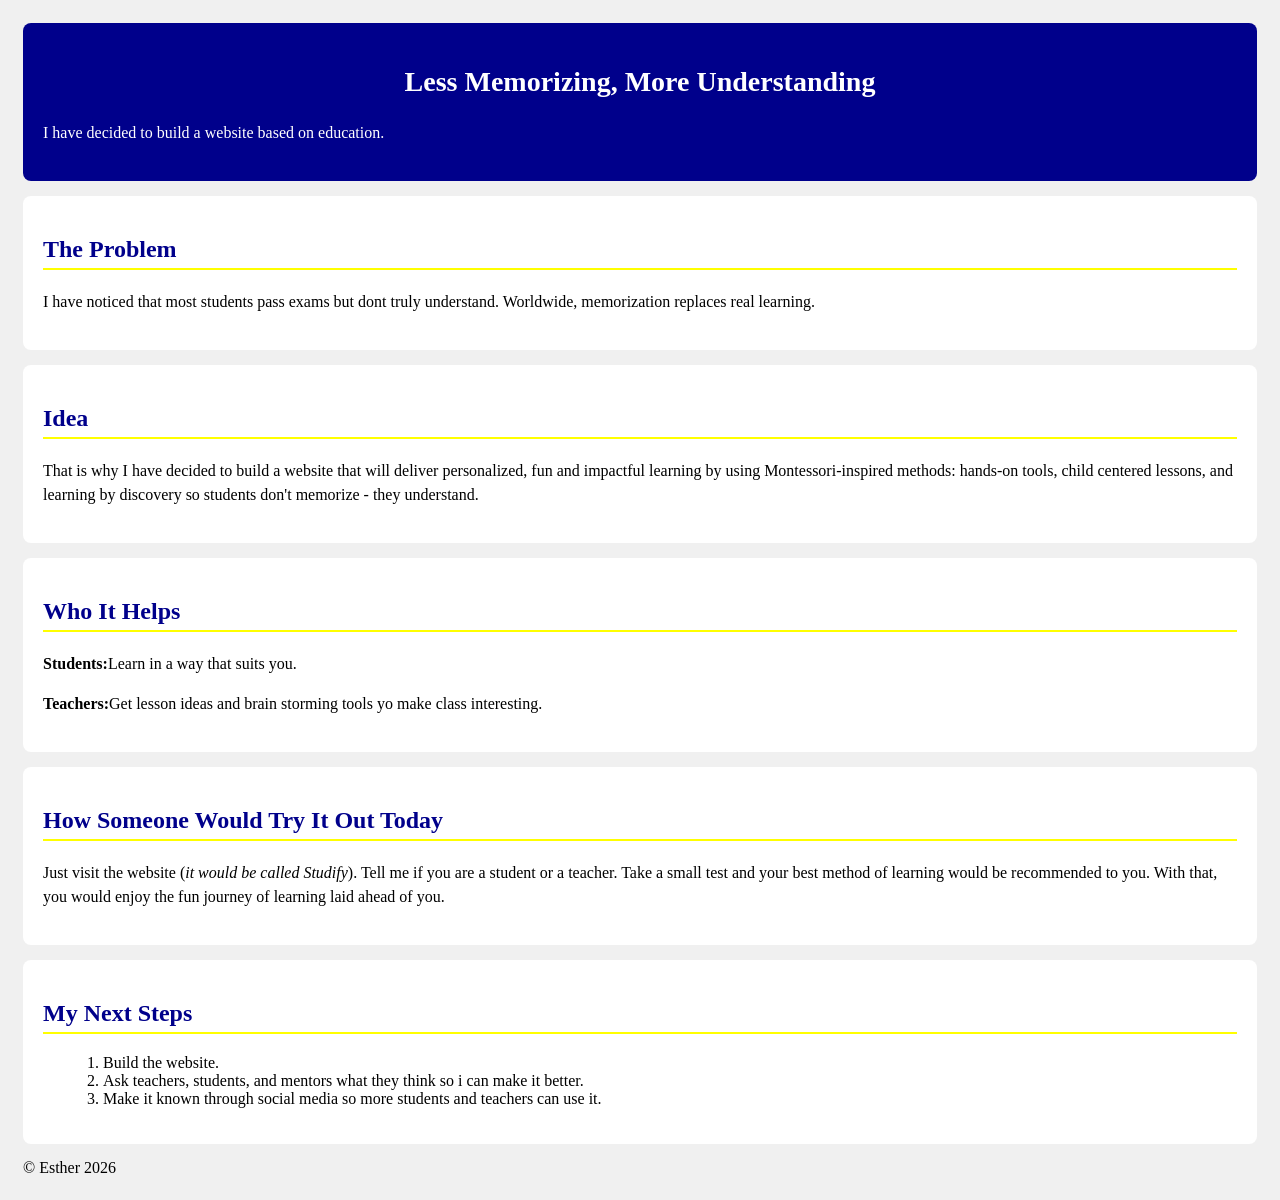
==== index.html @ b7ca6a5e "Add files via upload" ====
<!DOCTYPE html>
<html lang="en">
<head>
  <meta charset="UTF-8">
  <meta name="viewport" content="width=device-width, initial-scale=1.0">
  <link rel="stylesheet" href="style.css">
  <title>My idea</title>
</head>
<body>
	<section class="hero">
	  <h1>Less Memorizing, More Understanding</h1>
	  <p>I have decided to build a website based on education.</p>
	</section>
	
	<section>
	  <h2>The Problem</h2>
	  <p>I have noticed that most students pass exams but dont truly understand. Worldwide, memorization replaces real learning.</p>
	</section>
	
	<section>
	  <h2>Idea</h2>
	  <p>That is why I have decided to build a website that will deliver personalized, fun and impactful learning by using Montessori-inspired methods: hands-on tools, child centered lessons, and learning by discovery so students don't memorize - they understand.</p>
	</section>
	
	<section>
	  <h2>Who It Helps</h2>
	  <p><b>Students:</b>Learn in a way that suits you.</p>
	  <p><b>Teachers:</b>Get lesson ideas and brain storming tools yo make class interesting.</p>
	</section>
	
	<section>
	  <h2>How Someone Would Try It Out Today</h2>
	  <p>Just visit the website (<i>it would be called Studify</i>). Tell me if you are a student or a teacher. Take a small test and your best method of learning would be recommended to you. With that, you would enjoy the fun journey of learning laid ahead of you.</p>
	</section>
	
	<section>
	  <h2>My Next Steps</h2>
	  <ol>
	  <li>Build the website.</li>
	  <li>Ask teachers, students, and mentors what they think so i can make it better.</li>
	  <li>Make it known through social media so more students and teachers can use it.</li>
	  </ol>
	</section>

<footer>© Esther 2026</footer>
</body>
</html>
---- style.css ----
/* This is my css file */

body {
    font-family: 'Times New Roman', Sans-Serif; /* simple font */
    background-color: #f0f0f0; /* light gray background */
    padding: 15px;
}

/* Make all sections look like boxes */
section {
    background-color: white;
    padding: 20px;
    margin-bottom: 15px;
    border-radius: 8px; /* round corners */
}

/* Main heading */
h1 {
    color: white;
    text-align: center;
    font-size: 28px;
}

/* Other headings */
h2 {
    color: darkblue;
    border-bottom: 2px solid yellow; /* yellow line under it */
    padding-bottom: 5px;
}

/* Paragraph text */
p {
    font-size: 16px;
    line-height: 1.5;
}

/* Hero section special color */
.hero {
    background-color: darkblue;
    color: white;
}

/* Make list numbers look nice */
ol {
    margin-left: 20px;
}
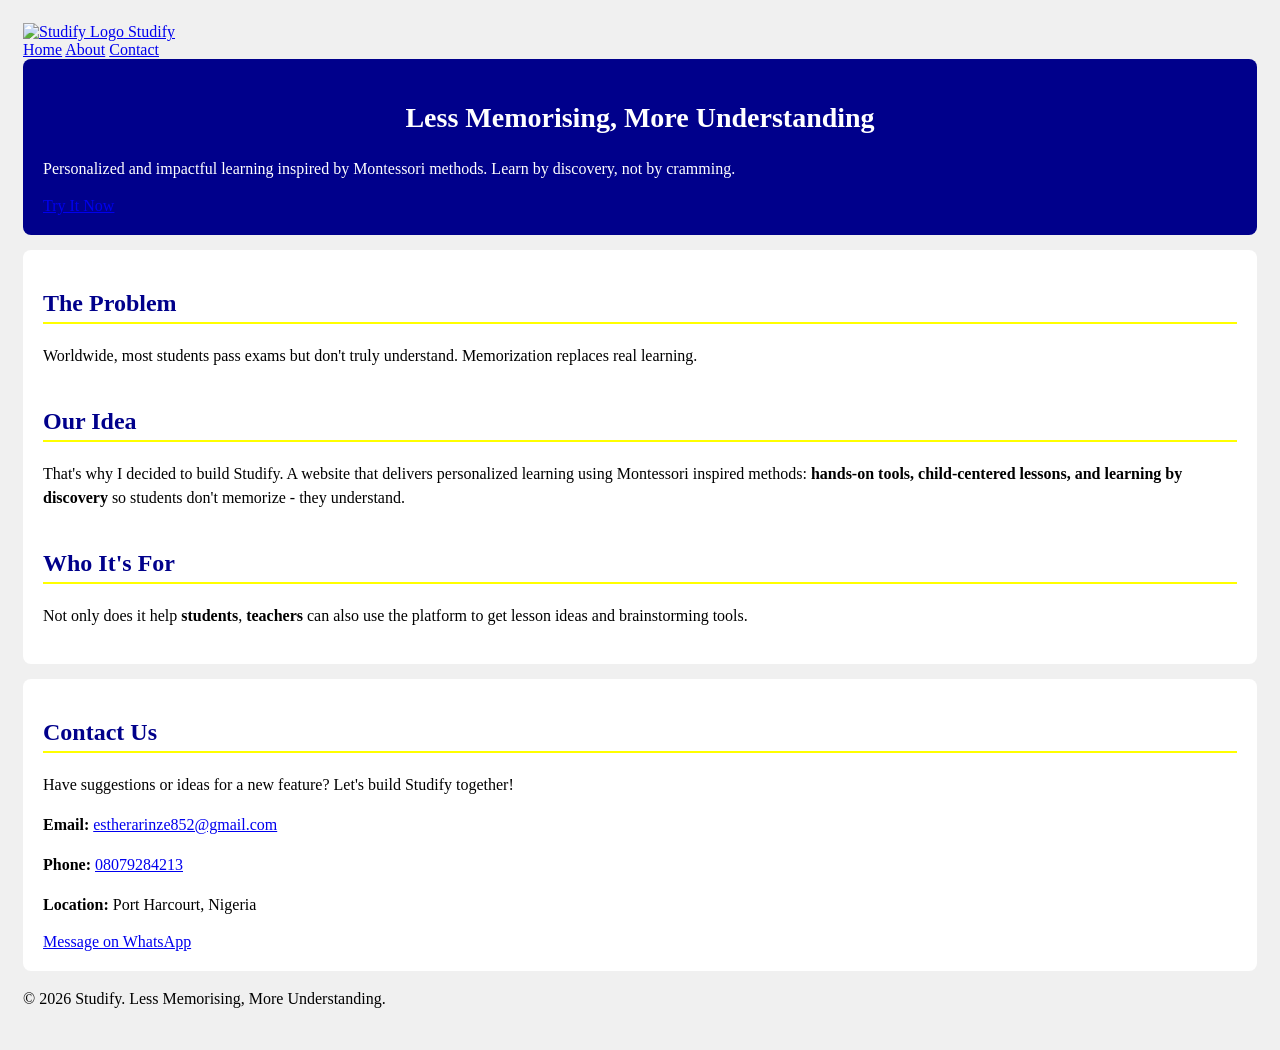
==== commit bda08643: "Revise index.html for Studify website layout and content" ====
--- a/index.html
+++ b/index.html
@@ -3,45 +3,73 @@
 <head>
   <meta charset="UTF-8">
   <meta name="viewport" content="width=device-width, initial-scale=1.0">
+  <title>Studify - Less Memorising, More Understanding</title>
+  <meta name="description" content="Studify delivers personalized and impactful learning using Montessori inspired methods">
   <link rel="stylesheet" href="style.css">
-  <title>My idea</title>
 </head>
 <body>
-	<section class="hero">
-	  <h1>Less Memorizing, More Understanding</h1>
-	  <p>I have decided to build a website based on education.</p>
-	</section>
-	
-	<section>
-	  <h2>The Problem</h2>
-	  <p>I have noticed that most students pass exams but dont truly understand. Worldwide, memorization replaces real learning.</p>
-	</section>
-	
-	<section>
-	  <h2>Idea</h2>
-	  <p>That is why I have decided to build a website that will deliver personalized, fun and impactful learning by using Montessori-inspired methods: hands-on tools, child centered lessons, and learning by discovery so students don't memorize - they understand.</p>
-	</section>
-	
-	<section>
-	  <h2>Who It Helps</h2>
-	  <p><b>Students:</b>Learn in a way that suits you.</p>
-	  <p><b>Teachers:</b>Get lesson ideas and brain storming tools yo make class interesting.</p>
-	</section>
-	
-	<section>
-	  <h2>How Someone Would Try It Out Today</h2>
-	  <p>Just visit the website (<i>it would be called Studify</i>). Tell me if you are a student or a teacher. Take a small test and your best method of learning would be recommended to you. With that, you would enjoy the fun journey of learning laid ahead of you.</p>
-	</section>
-	
-	<section>
-	  <h2>My Next Steps</h2>
-	  <ol>
-	  <li>Build the website.</li>
-	  <li>Ask teachers, students, and mentors what they think so i can make it better.</li>
-	  <li>Make it known through social media so more students and teachers can use it.</li>
-	  </ol>
-	</section>
 
-<footer>© Esther 2026</footer>
+  <!-- HEADER / NAV BAR -->
+  <header class="site-header">
+    <div class="container">
+      <a href="#" class="brand">
+        <img src="logo.png" alt="Studify Logo">
+        Studify
+      </a>
+      <nav class="site-nav">
+        <a href="#home">Home</a>
+        <a href="#about">About</a>
+        <a href="#contact">Contact</a>
+      </nav>
+    </div>
+  </header>
+
+  <!-- SECTION 1: HOME / HERO -->
+  <section id="home" class="hero">
+    <div class="container">
+      <h1>Less Memorising, More Understanding</h1>
+      <p>Personalized and impactful learning inspired by Montessori methods. Learn by discovery, not by cramming.</p>
+      <a href="#contact" class="btn">Try It Now</a>
+    </div>
+  </section>
+
+  <!-- SECTION 2: ABOUT -->
+  <section id="about" class="section">
+    <div class="container">
+      <h2>The Problem</h2>
+      <p>Worldwide, most students pass exams but don't truly understand. Memorization replaces real learning.</p>
+      
+      <h2 style="margin-top: 40px;">Our Idea</h2>
+      <p>That's why I decided to build Studify. A website that delivers personalized learning using Montessori inspired methods: 
+      <b>hands-on tools, child-centered lessons, and learning by discovery</b> so students don't memorize - they understand.</p>
+      
+      <h2 style="margin-top: 40px;">Who It's For</h2>
+      <p>Not only does it help <b>students</b>, <b>teachers</b> can also use the platform to get lesson ideas and brainstorming tools.</p>
+    </div>
+  </section>
+
+  <!-- SECTION 3: CONTACT -->
+  <section id="contact" class="section alt">
+    <div class="container">
+      <h2>Contact Us</h2>
+      <p>Have suggestions or ideas for a new feature? Let's build Studify together!</p>
+      
+      <div class="contact-info">
+        <p><b>Email:</b> <a href="mailto:estherarinze852@gmail.com">estherarinze852@gmail.com</a></p>
+        <p><b>Phone:</b> <a href="tel:08079284213">08079284213</a></p>
+        <p><b>Location:</b> Port Harcourt, Nigeria</p>
+      </div>
+
+      <a href="https://wa.me/2348079284213" class="btn">Message on WhatsApp</a>
+    </div>
+  </section>
+
+  <!-- FOOTER -->
+  <footer class="site-footer">
+    <div class="container">
+      <p>&copy; 2026 Studify. Less Memorising, More Understanding.</p>
+    </div>
+  </footer>
+
 </body>
-</html>+	</html>
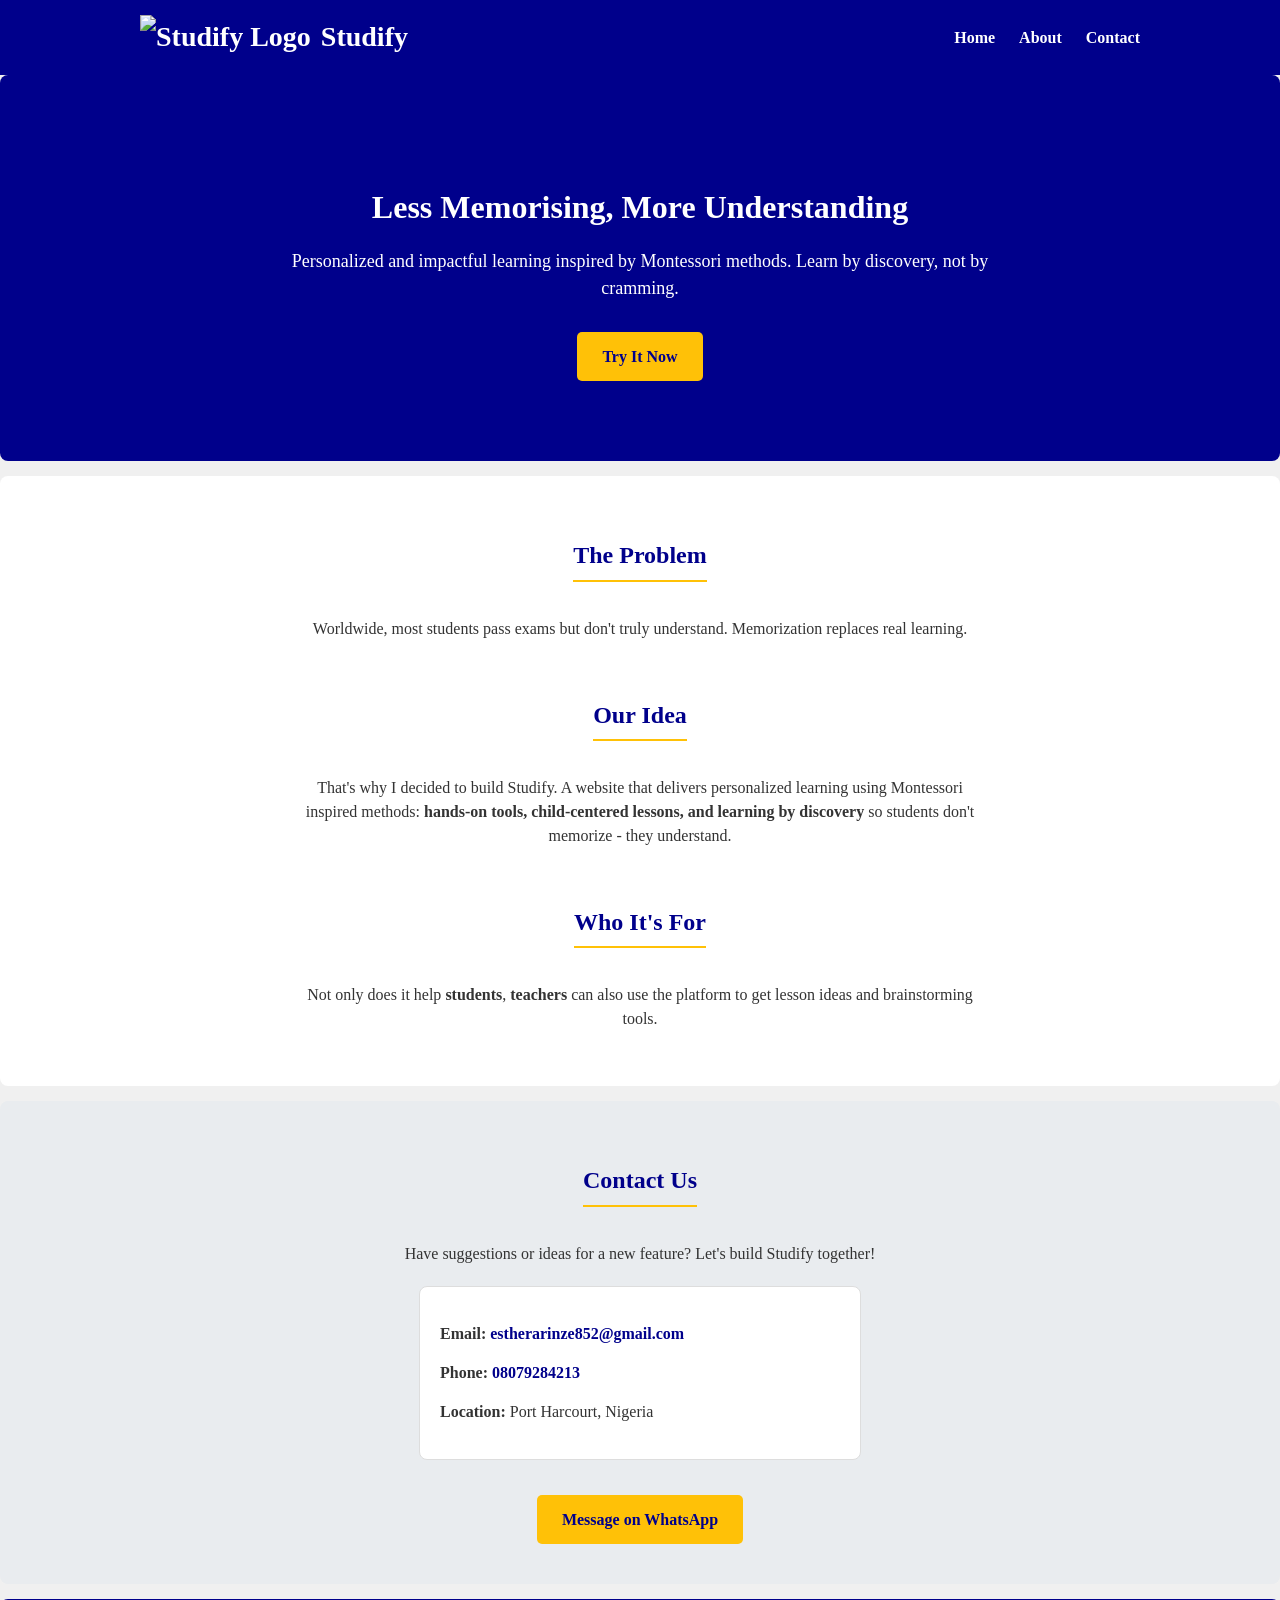
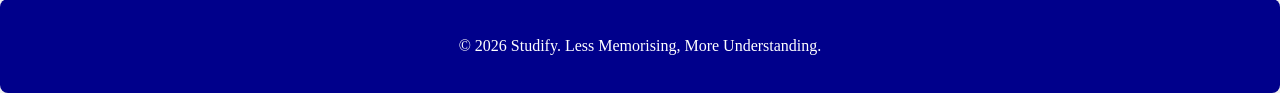
==== commit 9fe4c7b6: "Add versioning to stylesheet link in index.html" ====
--- a/index.html
+++ b/index.html
@@ -5,7 +5,7 @@
   <meta name="viewport" content="width=device-width, initial-scale=1.0">
   <title>Studify - Less Memorising, More Understanding</title>
   <meta name="description" content="Studify delivers personalized and impactful learning using Montessori inspired methods">
-  <link rel="stylesheet" href="style.css">
+  <link rel="stylesheet" href="style.css?v=1">
 </head>
 <body>
 
--- a/style.css
+++ b/style.css
@@ -1,46 +1,189 @@
-/* This is my css file */
+/* THIS IS MY CSS FILE – UPDATED FOR STUDIFY */
 
+/* GENERAL */
 body {
-    font-family: 'Times New Roman', Sans-Serif; /* simple font */
+    font-family: 'Segoe UI', 'Times New Roman', Sans-Serif; /* kept Times, added cleaner fallback */
     background-color: #f0f0f0; /* light gray background */
-    padding: 15px;
+    margin: 0;
+    padding: 0;
+    line-height: 1.6;
+    color: #333;
 }
 
-/* Make all sections look like boxes */
+.container {
+    width: 90%;
+    max-width: 1000px;
+    margin: 0 auto;
+    padding: 0 15px;
+}
+
+/* HEADER / NAV BAR WITH LOGO */
+.site-header {
+    background-color: darkblue; /* matched your h2 color */
+    padding: 15px 0;
+    position: sticky;
+    top: 0;
+    z-index: 1000;
+}
+
+.site-header .container {
+    display: flex;
+    justify-content: space-between;
+    align-items: center;
+}
+
+.brand {
+    display: flex;
+    align-items: center;
+    gap: 10px;
+    font-size: 28px; /* matched your h1 size */
+    font-weight: bold;
+    color: white;
+    text-decoration: none;
+}
+
+.brand img {
+    height: 45px; /* size of graduation cap logo */
+    width: auto;
+}
+
+.brand:hover {
+    color: #ffc107; /* yellow hover like your h2 border */
+}
+
+.site-nav a {
+    color: white;
+    text-decoration: none;
+    margin-left: 20px;
+    font-size: 16px;
+    font-weight: 600;
+}
+
+.site-nav a:hover {
+    color: #ffc107; /* yellow hover */
+}
+
+/* MAKE ALL SECTIONS LOOK LIKE BOXES */
 section {
     background-color: white;
-    padding: 20px;
+    padding: 40px 20px;
     margin-bottom: 15px;
     border-radius: 8px; /* round corners */
 }
 
-/* Main heading */
+.section {
+    text-align: center;
+}
+
+.section.alt {
+    background-color: #e9ecef; /* light gray for contact section */
+}
+
+/* MAIN HEADING */
 h1 {
     color: white;
     text-align: center;
     font-size: 28px;
 }
 
-/* Other headings */
+/* OTHER HEADINGS */
 h2 {
     color: darkblue;
-    border-bottom: 2px solid yellow; /* yellow line under it */
+    border-bottom: 2px solid #ffc107; /* yellow line under it */
     padding-bottom: 5px;
+    display: inline-block;
+    margin-bottom: 20px;
 }
 
-/* Paragraph text */
+/* PARAGRAPH TEXT */
 p {
     font-size: 16px;
     line-height: 1.5;
+    max-width: 700px;
+    margin: 15px auto;
 }
 
-/* Hero section special color */
+/* HERO SECTION SPECIAL COLOR */
 .hero {
     background-color: darkblue;
     color: white;
+    padding: 80px 20px;
+    text-align: center;
+    border-radius: 8px;
 }
 
-/* Make list numbers look nice */
+.hero h1 {
+    font-size: 32px;
+    margin-bottom: 15px;
+}
+
+.hero p {
+    color: white;
+    font-size: 18px;
+}
+
+/* BUTTON */
+.btn {
+    display: inline-block;
+    background-color: #ffc107; /* yellow button */
+    color: darkblue;
+    padding: 12px 25px;
+    border-radius: 5px;
+    text-decoration: none;
+    font-weight: bold;
+    margin-top: 15px;
+}
+
+.btn:hover {
+    background-color: #ffda6a;
+}
+
+/* CONTACT INFO BOX */
+.contact-info {
+    background: white;
+    padding: 20px;
+    border-radius: 8px;
+    margin: 20px auto;
+    text-align: left;
+    max-width: 400px;
+    border: 1px solid #ddd;
+}
+
+.contact-info a {
+    color: darkblue;
+    text-decoration: none;
+    font-weight: 600;
+}
+
+.contact-info a:hover {
+    text-decoration: underline;
+    color: #ffc107;
+}
+
+/* FOOTER */
+.site-footer {
+    background-color: darkblue;
+    color: white;
+    text-align: center;
+    padding: 20px 0;
+    margin-top: 15px;
+    border-radius: 8px;
+}
+
+/* MAKE LIST NUMBERS LOOK NICE */
 ol {
     margin-left: 20px;
-}+    text-align: left;
+    display: inline-block;
+}
+
+/* MOBILE */
+@media (max-width: 768px) {
+    .site-header .container {
+        flex-direction: column;
+        gap: 10px;
+    }
+    .brand img {
+        height: 40px;
+    }
+    }
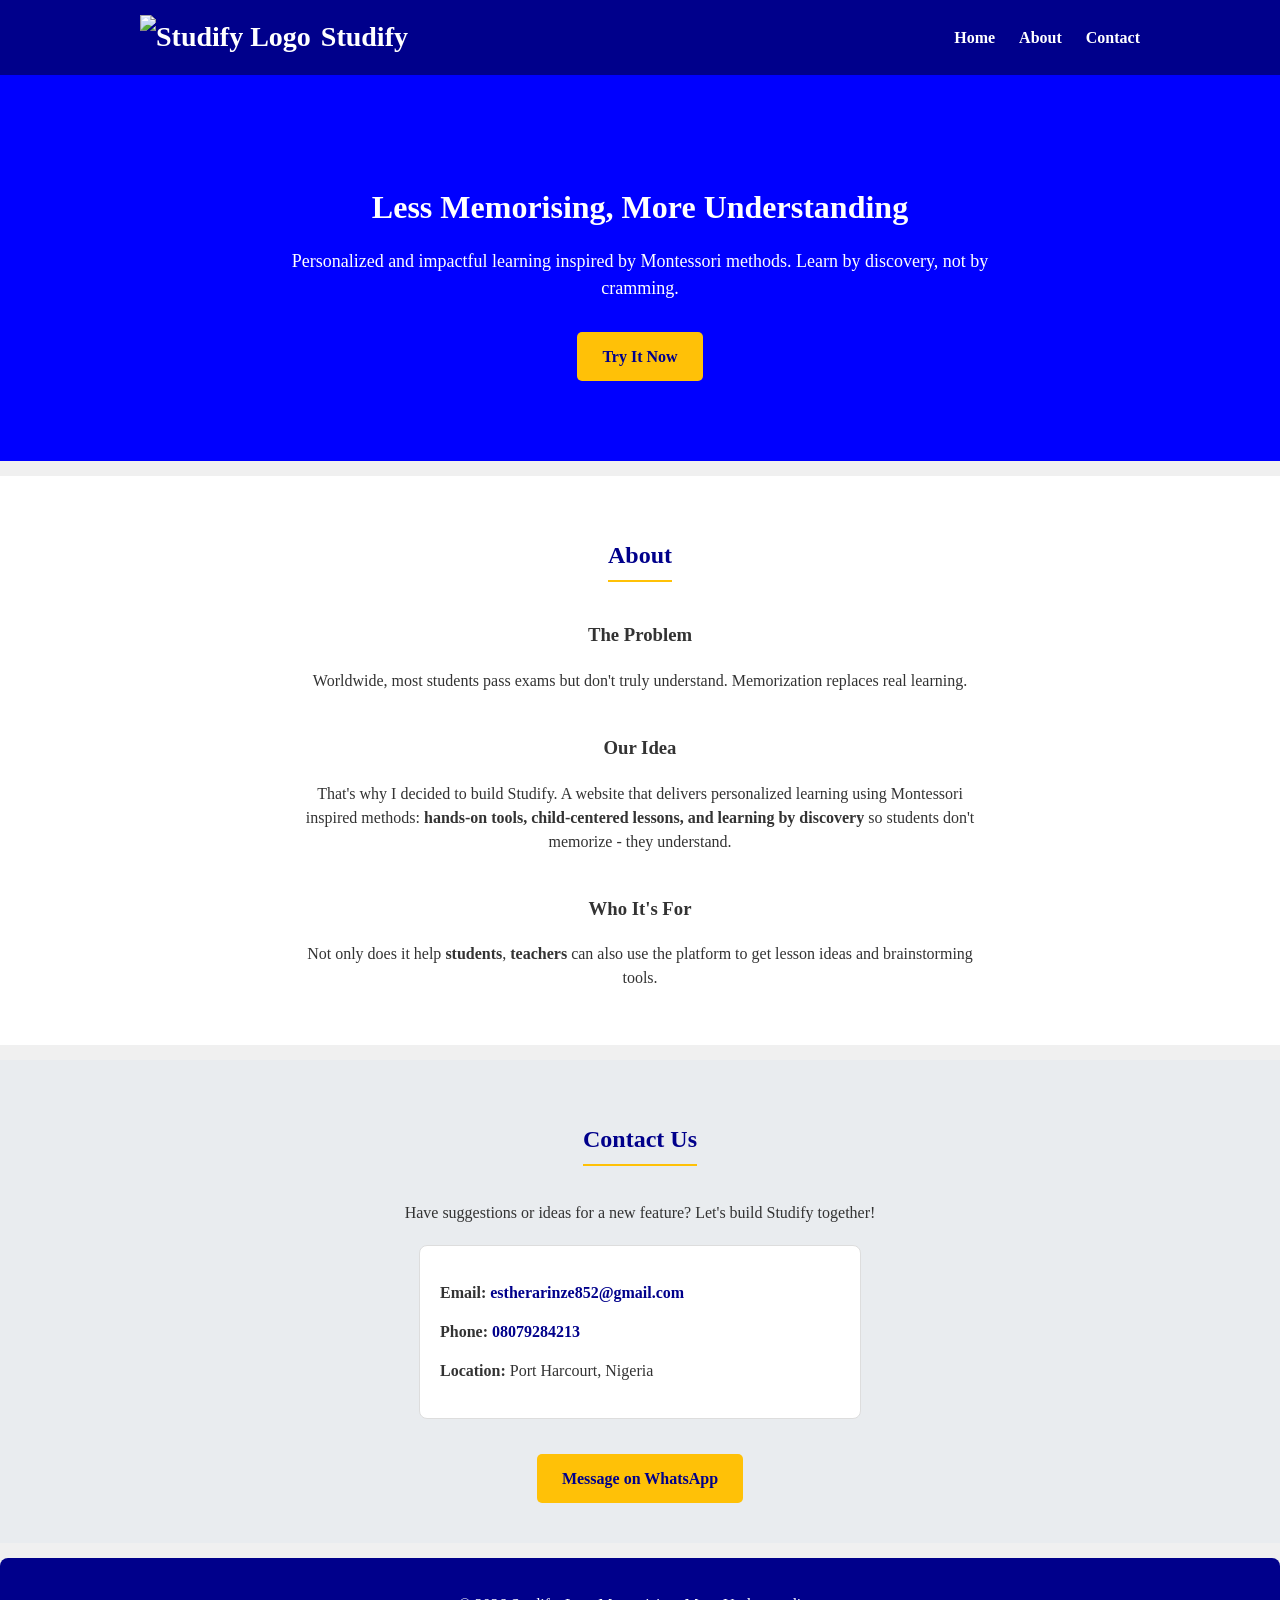
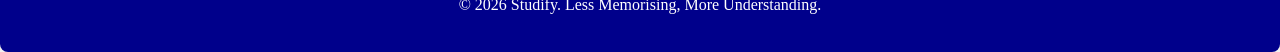
==== commit 9cb4ab06: "Add files via upload" ====
--- a/index.html
+++ b/index.html
@@ -3,16 +3,17 @@
 <head>
   <meta charset="UTF-8">
   <meta name="viewport" content="width=device-width, initial-scale=1.0">
-  <title>Studify - Less Memorising, More Understanding</title>
+  <link rel="stylesheet" href="style.css">
+  <title>My developing business idea</title>
   <meta name="description" content="Studify delivers personalized and impactful learning using Montessori inspired methods">
-  <link rel="stylesheet" href="style.css?v=1">
+  
 </head>
 <body>
 
   <!-- HEADER / NAV BAR -->
   <header class="site-header">
     <div class="container">
-      <a href="#" class="brand">
+      <a href="#home" class="brand">
         <img src="logo.png" alt="Studify Logo">
         Studify
       </a>
@@ -24,7 +25,7 @@
     </div>
   </header>
 
-  <!-- SECTION 1: HOME / HERO -->
+  <!-- SECTION 1: HOME / HERO - added id="home" -->
   <section id="home" class="hero">
     <div class="container">
       <h1>Less Memorising, More Understanding</h1>
@@ -33,22 +34,23 @@
     </div>
   </section>
 
-  <!-- SECTION 2: ABOUT -->
+  <!-- SECTION 2: ABOUT - has id="about" -->
   <section id="about" class="section">
     <div class="container">
-      <h2>The Problem</h2>
+      <h2>About</h2>
+      <h3>The Problem</h3>
       <p>Worldwide, most students pass exams but don't truly understand. Memorization replaces real learning.</p>
       
-      <h2 style="margin-top: 40px;">Our Idea</h2>
+      <h3 style="margin-top: 40px;">Our Idea</h3>
       <p>That's why I decided to build Studify. A website that delivers personalized learning using Montessori inspired methods: 
       <b>hands-on tools, child-centered lessons, and learning by discovery</b> so students don't memorize - they understand.</p>
       
-      <h2 style="margin-top: 40px;">Who It's For</h2>
+      <h3 style="margin-top: 40px;">Who It's For</h3>
       <p>Not only does it help <b>students</b>, <b>teachers</b> can also use the platform to get lesson ideas and brainstorming tools.</p>
     </div>
   </section>
 
-  <!-- SECTION 3: CONTACT -->
+  <!-- SECTION 3: CONTACT - has id="contact" -->
   <section id="contact" class="section alt">
     <div class="container">
       <h2>Contact Us</h2>
@@ -72,4 +74,4 @@
   </footer>
 
 </body>
-	</html>
+</html>
--- a/style.css
+++ b/style.css
@@ -1,4 +1,4 @@
-/* THIS IS MY CSS FILE – UPDATED FOR STUDIFY */
+/* THIS IS MY CSS FILE - UPDATED FOR STUDIFY */
 
 /* GENERAL */
 body {
@@ -68,7 +68,6 @@
     background-color: white;
     padding: 40px 20px;
     margin-bottom: 15px;
-    border-radius: 8px; /* round corners */
 }
 
 .section {
@@ -107,9 +106,7 @@
 .hero {
     background-color: darkblue;
     color: white;
-    padding: 80px 20px;
     text-align: center;
-    border-radius: 8px;
 }
 
 .hero h1 {
@@ -186,4 +183,13 @@
     .brand img {
         height: 40px;
     }
-    }
+}
+
+
+/* HERO SECTION SPECIAL COLOR */
+.hero {
+    background-color: blue;
+    color: white;
+    padding: 80px 20px;
+    text-align: center;
+}
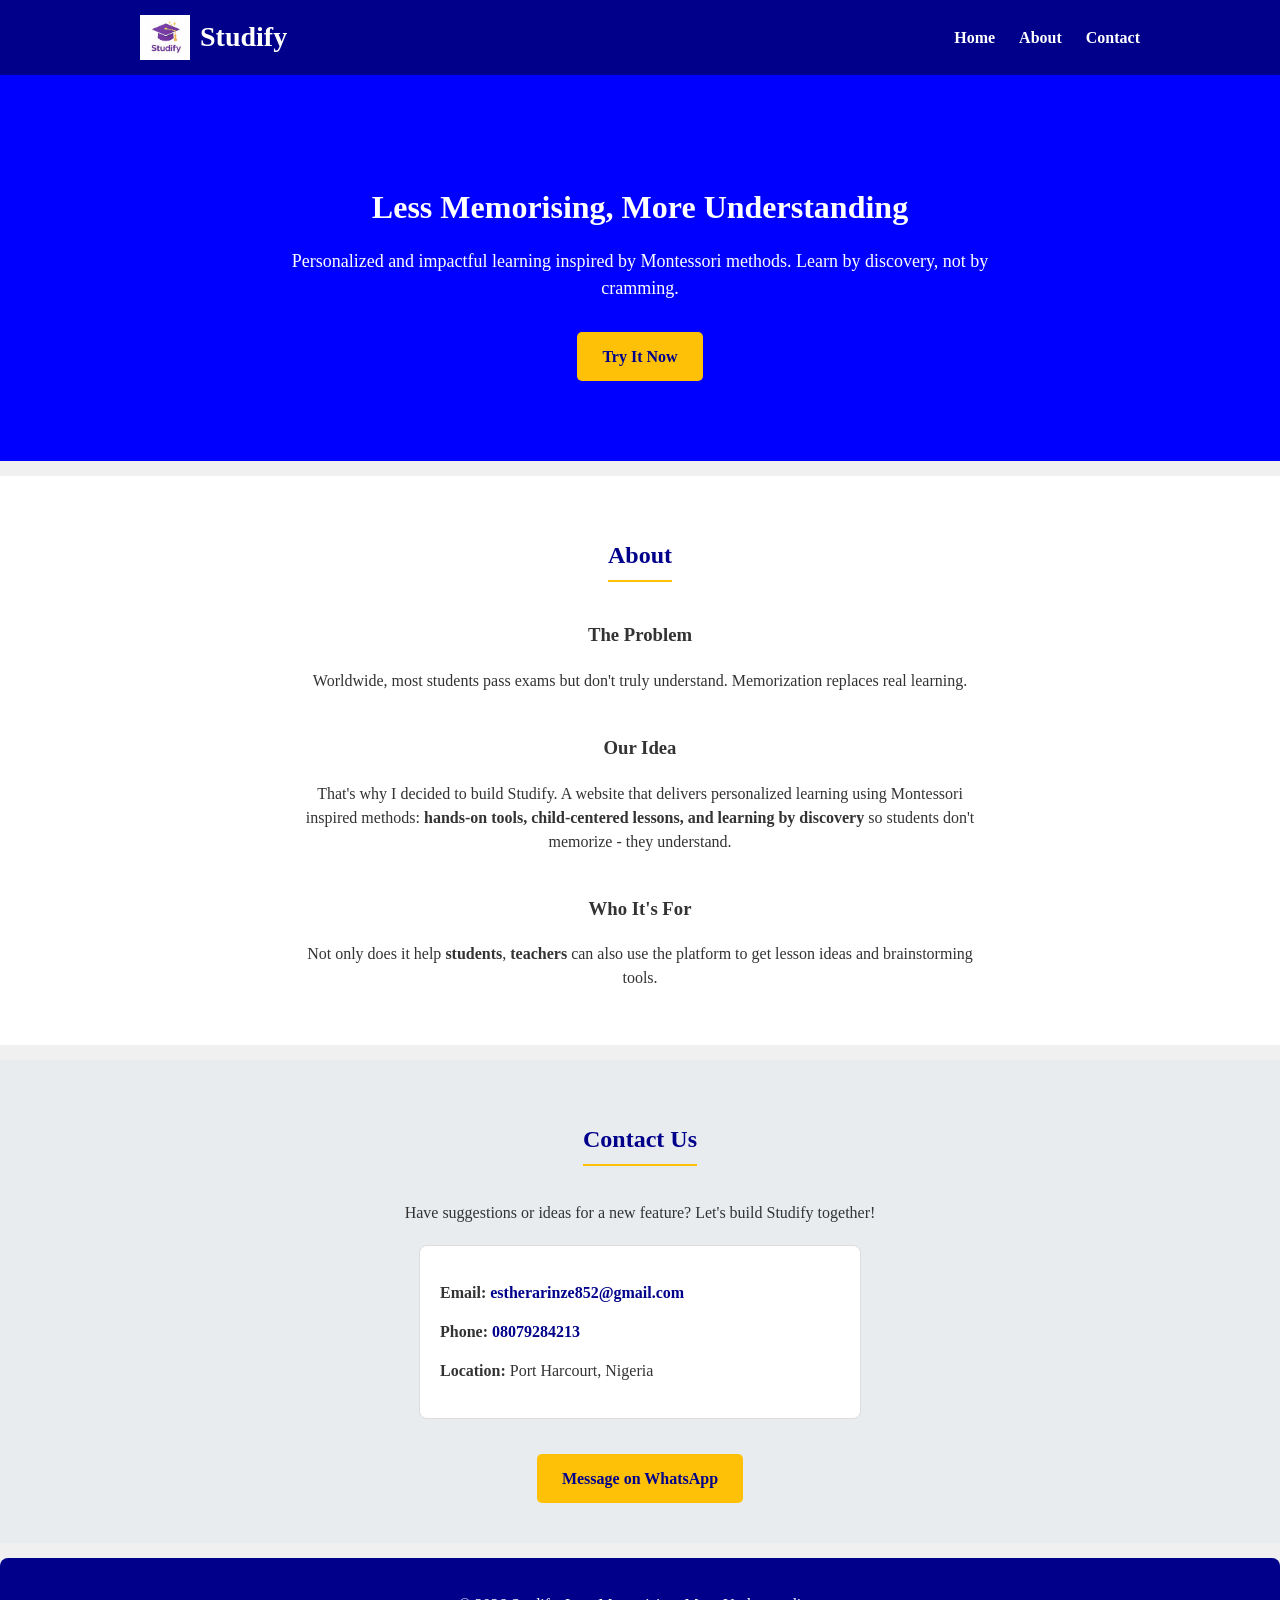
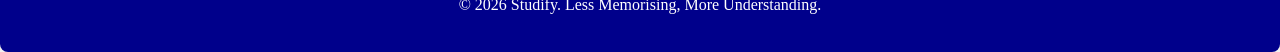
==== commit 080f8f89: "Update index.html" ====
--- a/index.html
+++ b/index.html
@@ -14,7 +14,7 @@
   <header class="site-header">
     <div class="container">
       <a href="#home" class="brand">
-        <img src="logo.png" alt="Studify Logo">
+        <img src="Logo.png" alt="Studify Logo">
         Studify
       </a>
       <nav class="site-nav">
@@ -74,4 +74,4 @@
   </footer>
 
 </body>
-</html>+</html>
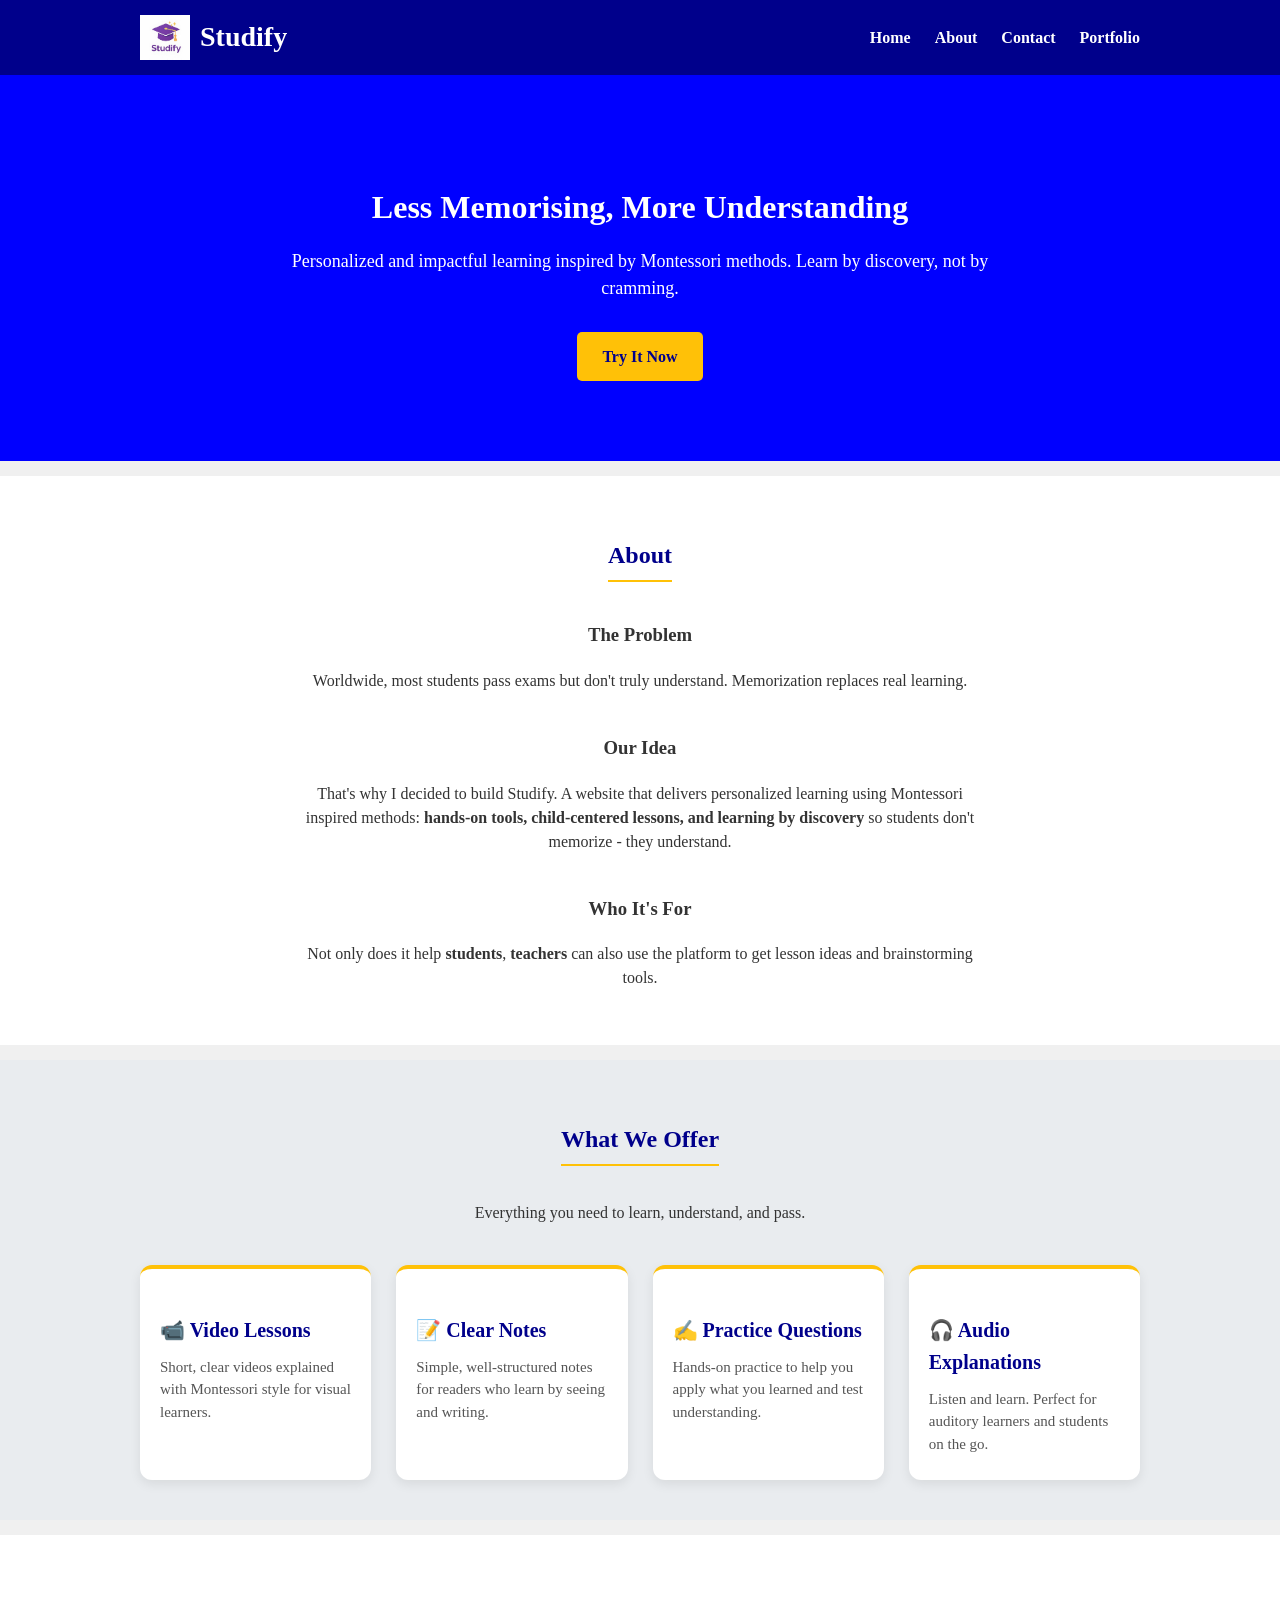
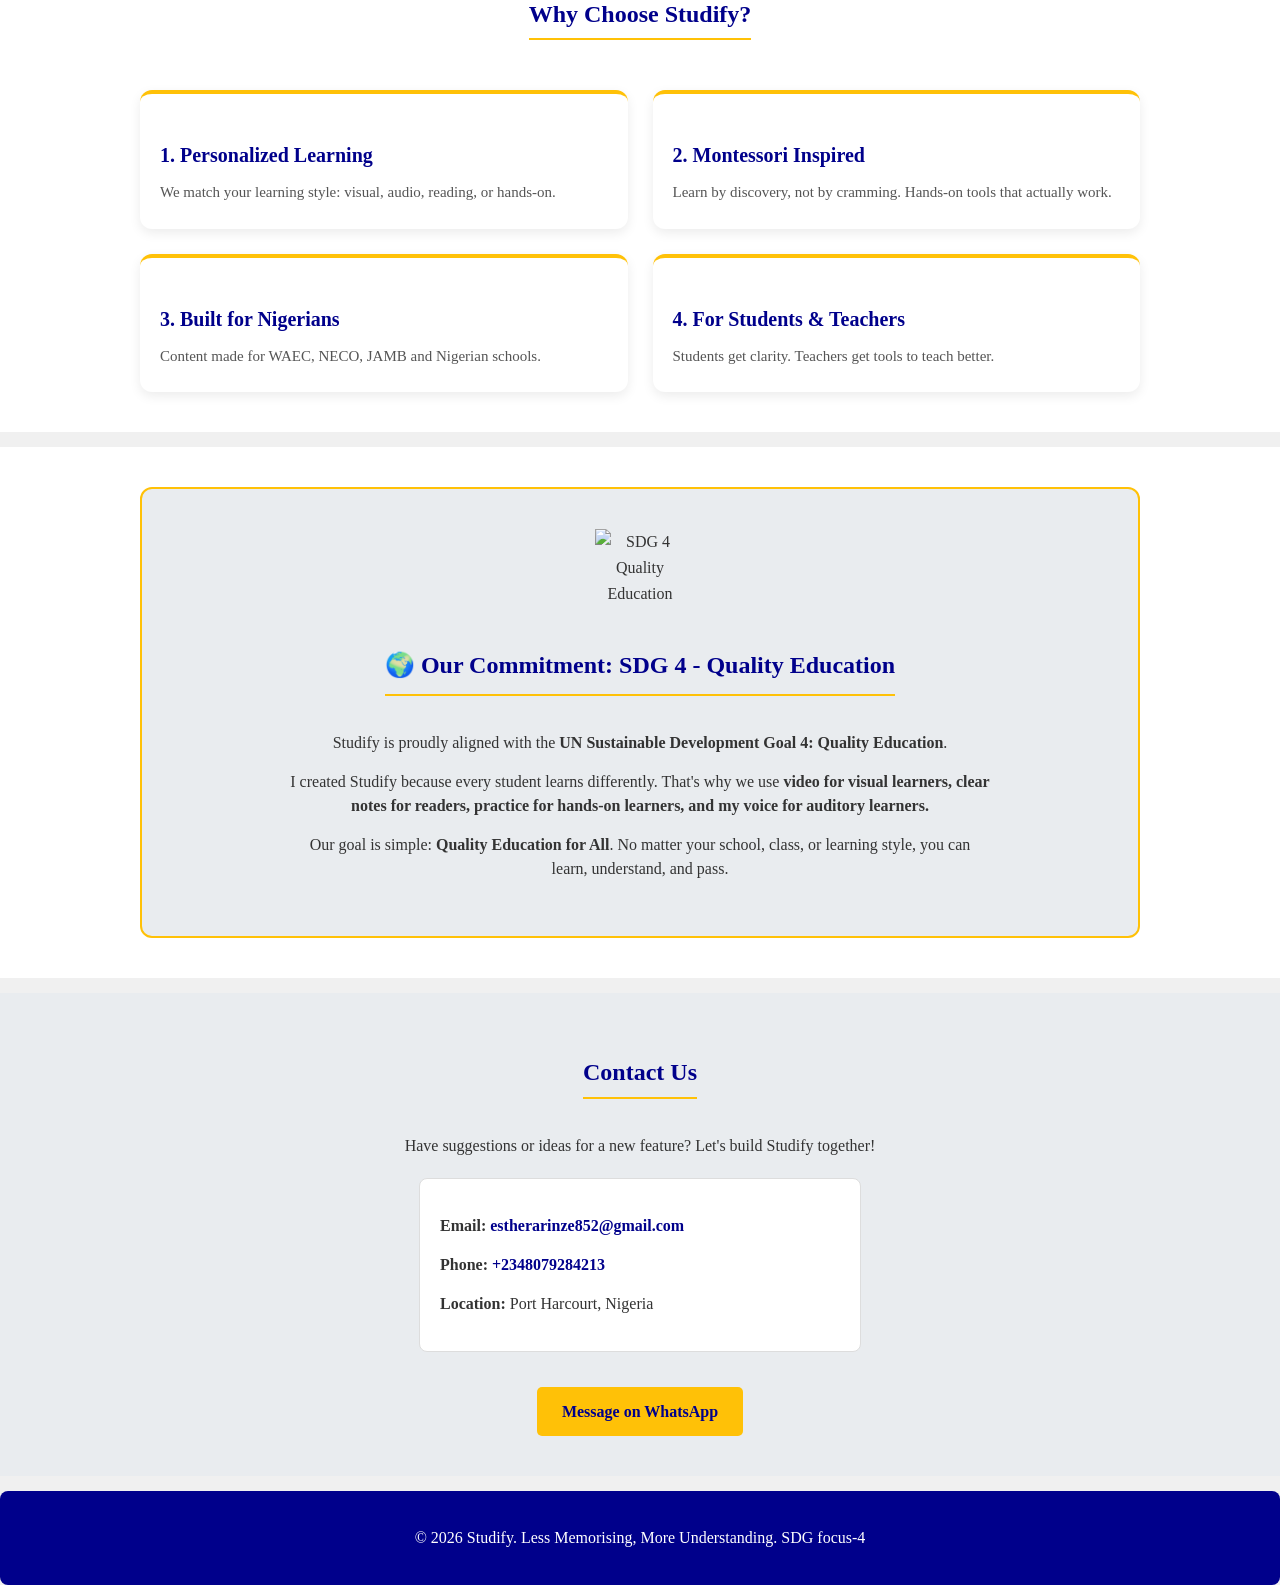
==== commit 8caa3434: "Add files via upload" ====
--- a/index.html
+++ b/index.html
@@ -4,7 +4,7 @@
   <meta charset="UTF-8">
   <meta name="viewport" content="width=device-width, initial-scale=1.0">
   <link rel="stylesheet" href="style.css">
-  <title>My developing business idea</title>
+  <title>Studify</title>
   <meta name="description" content="Studify delivers personalized and impactful learning using Montessori inspired methods">
   
 </head>
@@ -21,6 +21,7 @@
         <a href="#home">Home</a>
         <a href="#about">About</a>
         <a href="#contact">Contact</a>
+        <a href="portfolio.html">Portfolio</a>
       </nav>
     </div>
   </header>
@@ -49,8 +50,85 @@
       <p>Not only does it help <b>students</b>, <b>teachers</b> can also use the platform to get lesson ideas and brainstorming tools.</p>
     </div>
   </section>
-
-  <!-- SECTION 3: CONTACT - has id="contact" -->
+  
+  <!-- SECTION 3: WHAT WE OFFER -->
+  <section id="offer" class="section alt">
+    <div class="container">
+      <h2>What We Offer</h2>
+      <p style="text-align:center; margin-bottom:40px;">Everything you need to learn, understand, and pass.</p>
+      
+      <div class="offer-grid">
+        <div class="offer-card">
+          <h3>📹 Video Lessons</h3>
+          <p>Short, clear videos explained with Montessori style for visual learners.</p>
+        </div>
+        <div class="offer-card">
+          <h3>📝 Clear Notes</h3>
+          <p>Simple, well-structured notes for readers who learn by seeing and writing.</p>
+        </div>
+        <div class="offer-card">
+          <h3>✍️ Practice Questions</h3>
+          <p>Hands-on practice to help you apply what you learned and test understanding.</p>
+        </div>
+        <div class="offer-card">
+          <h3>🎧 Audio Explanations</h3>
+          <p>Listen and learn. Perfect for auditory learners and students on the go.</p>
+        </div>
+      </div>
+    </div>
+  </section>
+  
+  <!-- SECTION 4: WHY CHOOSE US -->
+  <section id="why" class="section">
+    <div class="container">
+      <h2>Why Choose Studify?</h2>
+      
+      <div class="why-grid">
+        <div class="why-item">
+          <h3>1. Personalized Learning</h3>
+          <p>We match your learning style: visual, audio, reading, or hands-on.</p>
+        </div>
+        <div class="why-item">
+          <h3>2. Montessori Inspired</h3>
+          <p>Learn by discovery, not by cramming. Hands-on tools that actually work.</p>
+        </div>
+        <div class="why-item">
+          <h3>3. Built for Nigerians</h3>
+          <p>Content made for WAEC, NECO, JAMB and Nigerian schools.</p>
+        </div>
+        <div class="why-item">
+          <h3>4. For Students & Teachers</h3>
+          <p>Students get clarity. Teachers get tools to teach better.</p>
+        </div>
+      </div>
+    </div>
+  </section>
+  
+ <!-- SECTION 5: SDG -->
+  <section id="sdg" class="section">
+    <div class="container">
+      <div class="sdg-box">
+        <img src="https://sdgs.un.org/sites/default/files/goals/E_SDG_Icons-04.jpg" 
+             alt="SDG 4 Quality Education" 
+             class="sdg-logo">
+        <h2>🌍 Our Commitment: SDG 4 - Quality Education</h2>
+        <p>
+          Studify is proudly aligned with the <b>UN Sustainable Development Goal 4: Quality Education</b>.
+        </p>
+        <p>
+          I created Studify because every student learns differently. That's why we use 
+          <b>video for visual learners, clear notes for readers, practice for hands-on learners, 
+          and my voice for auditory learners.</b>
+        </p>
+        <p>
+          Our goal is simple: <b>Quality Education for All</b>. No matter your school, class, 
+          or learning style, you can learn, understand, and pass.
+        </p>
+      </div>
+    </div>
+  </section>
+ 
+  <!-- SECTION 6: CONTACT - has id="contact" -->
   <section id="contact" class="section alt">
     <div class="container">
       <h2>Contact Us</h2>
@@ -58,7 +136,7 @@
       
       <div class="contact-info">
         <p><b>Email:</b> <a href="mailto:estherarinze852@gmail.com">estherarinze852@gmail.com</a></p>
-        <p><b>Phone:</b> <a href="tel:08079284213">08079284213</a></p>
+        <p><b>Phone:</b> <a href="tel:+2348079284213">+2348079284213</a></p>
         <p><b>Location:</b> Port Harcourt, Nigeria</p>
       </div>
 
@@ -69,9 +147,9 @@
   <!-- FOOTER -->
   <footer class="site-footer">
     <div class="container">
-      <p>&copy; 2026 Studify. Less Memorising, More Understanding.</p>
+      <p>&copy; 2026 Studify. Less Memorising, More Understanding. SDG focus-4</p>
     </div>
   </footer>
 
 </body>
-</html>
+</html>
--- a/style.css
+++ b/style.css
@@ -104,8 +104,9 @@
 
 /* HERO SECTION SPECIAL COLOR */
 .hero {
-    background-color: darkblue;
-    color: white;
+    background-color: blue;
+    color: white;
+    padding: 80px 20px;
     text-align: center;
 }
 
@@ -185,11 +186,77 @@
     }
 }
 
-
-/* HERO SECTION SPECIAL COLOR */
-.hero {
-    background-color: blue;
-    color: white;
-    padding: 80px 20px;
-    text-align: center;
+/* SDG SECTION */
+.sdg-box {
+  padding: 40px 30px;
+  background: #e9ecef; 
+  border: 2px solid #ffc107; 
+  border-radius: 12px;
+  text-align: center; /* centers all text */
+}
+
+.sdg-box h2 {
+  color: darkblue;
+  border-bottom: 2px solid #ffc107;
+  padding-bottom: 10px;
+  display: inline-block;
+  margin-bottom: 20px;
+}
+
+.sdg-logo {
+  width: 90px; 
+  max-width: 100%; /* so it never overflows on small screens */
+  height: auto;
+  display: block;
+  margin: 0 auto 20px auto; /* centers the logo */
+}
+
+/* WHAT WE OFFER + WHY CHOOSE US CARDS */
+.offer-grid, .why-grid {
+  display: grid;
+  gap: 25px;
+  margin-top: 30px;
+  text-align: left;
+}
+
+/* Mobile: 1 card per row */
+.offer-grid, .why-grid {
+  grid-template-columns: 1fr;
+}
+
+/* Tablet/Desktop: 2 or 4 cards per row */
+@media (min-width: 768px) {
+  .why-grid {
+    grid-template-columns: repeat(2, 1fr); /* 2 cards */
+  }
+}
+@media (min-width: 1024px) {
+  .offer-grid {
+    grid-template-columns: repeat(4, 1fr); /* 4 cards for What We Offer */
+  }
+}
+
+.offer-card, .why-item {
+  background: white;
+  padding: 25px 20px;
+  border-radius: 12px;
+  border-top: 4px solid #ffc107; /* yellow top border to match your brand */
+  box-shadow: 0 4px 12px rgba(0,0,0,0.08);
+  transition: transform 0.2s ease;
+}
+
+.offer-card:hover, .why-item:hover {
+  transform: translateY(-5px); /* little lift effect */
+}
+
+.offer-card h3, .why-item h3 {
+  color: darkblue;
+  margin-bottom: 10px;
+  font-size: 20px;
+}
+
+.offer-card p, .why-item p {
+  color: #555;
+  font-size: 15px;
+  margin: 0;
 }
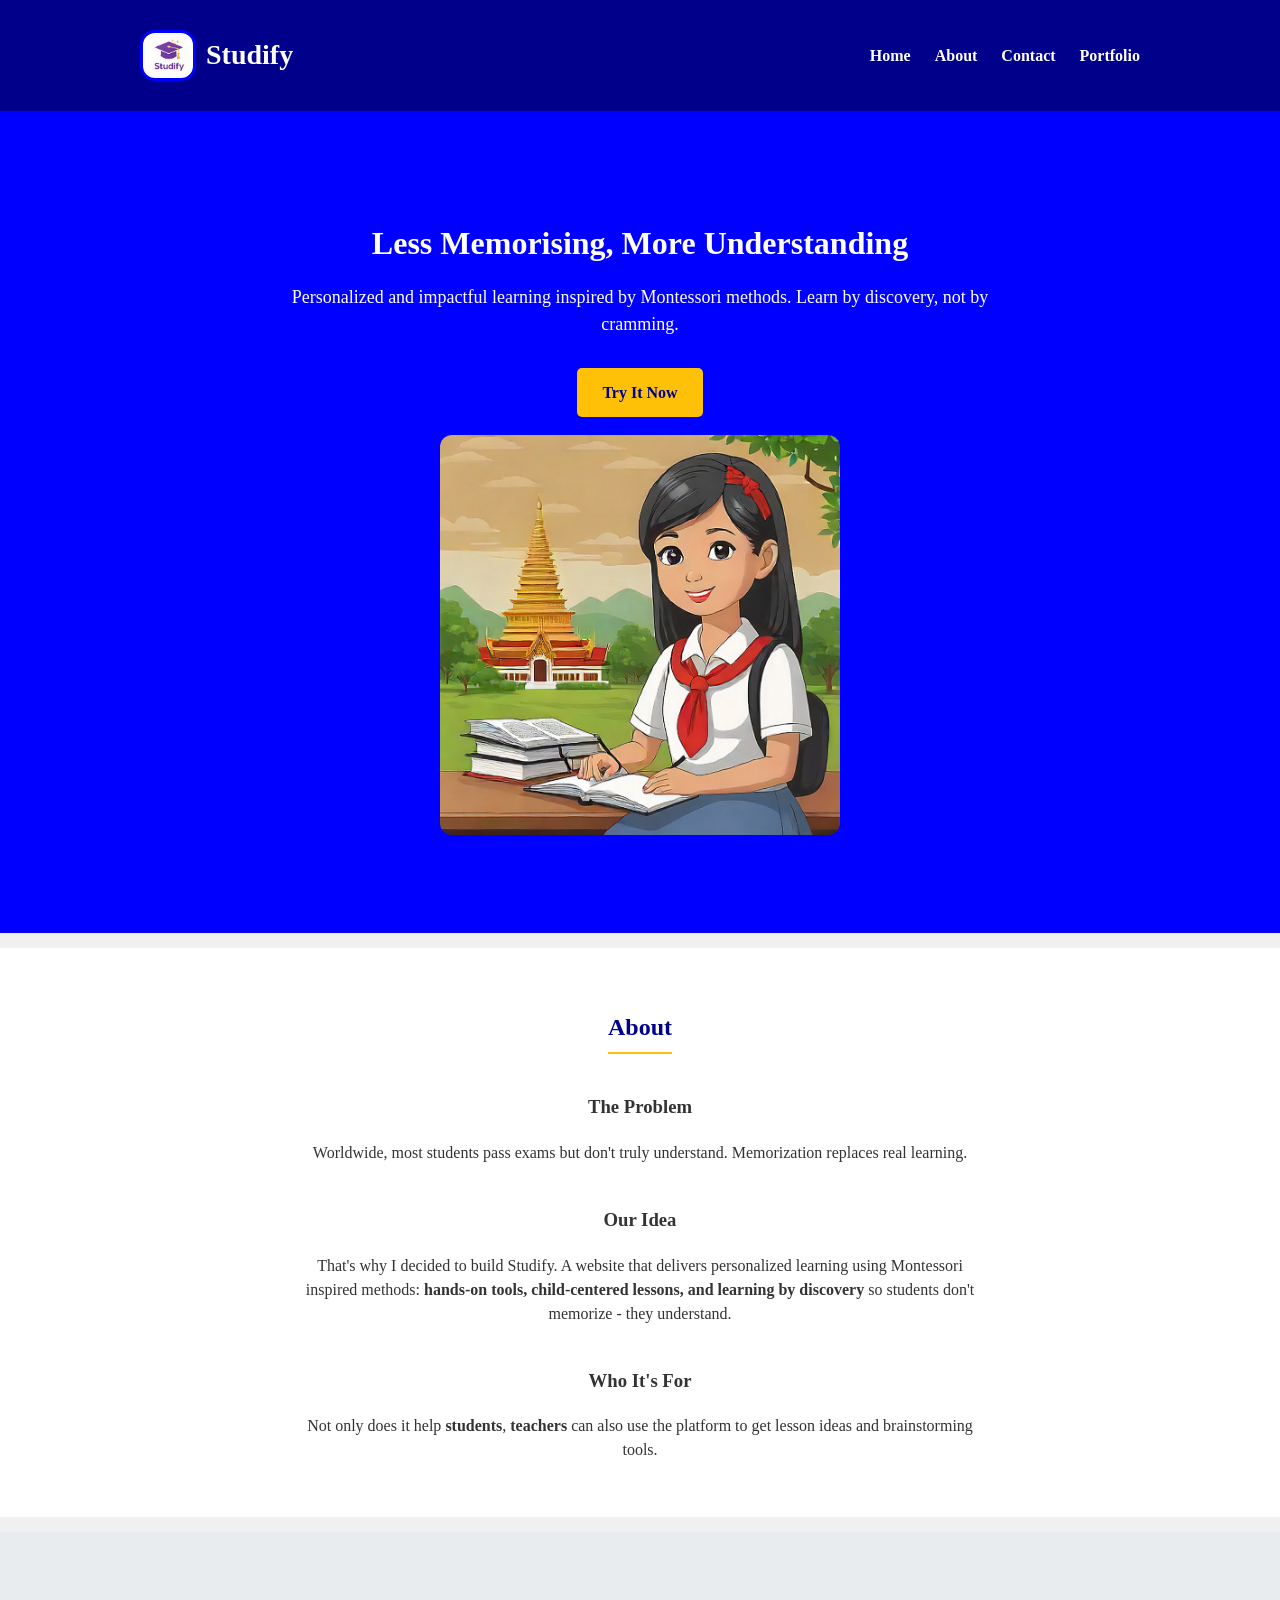
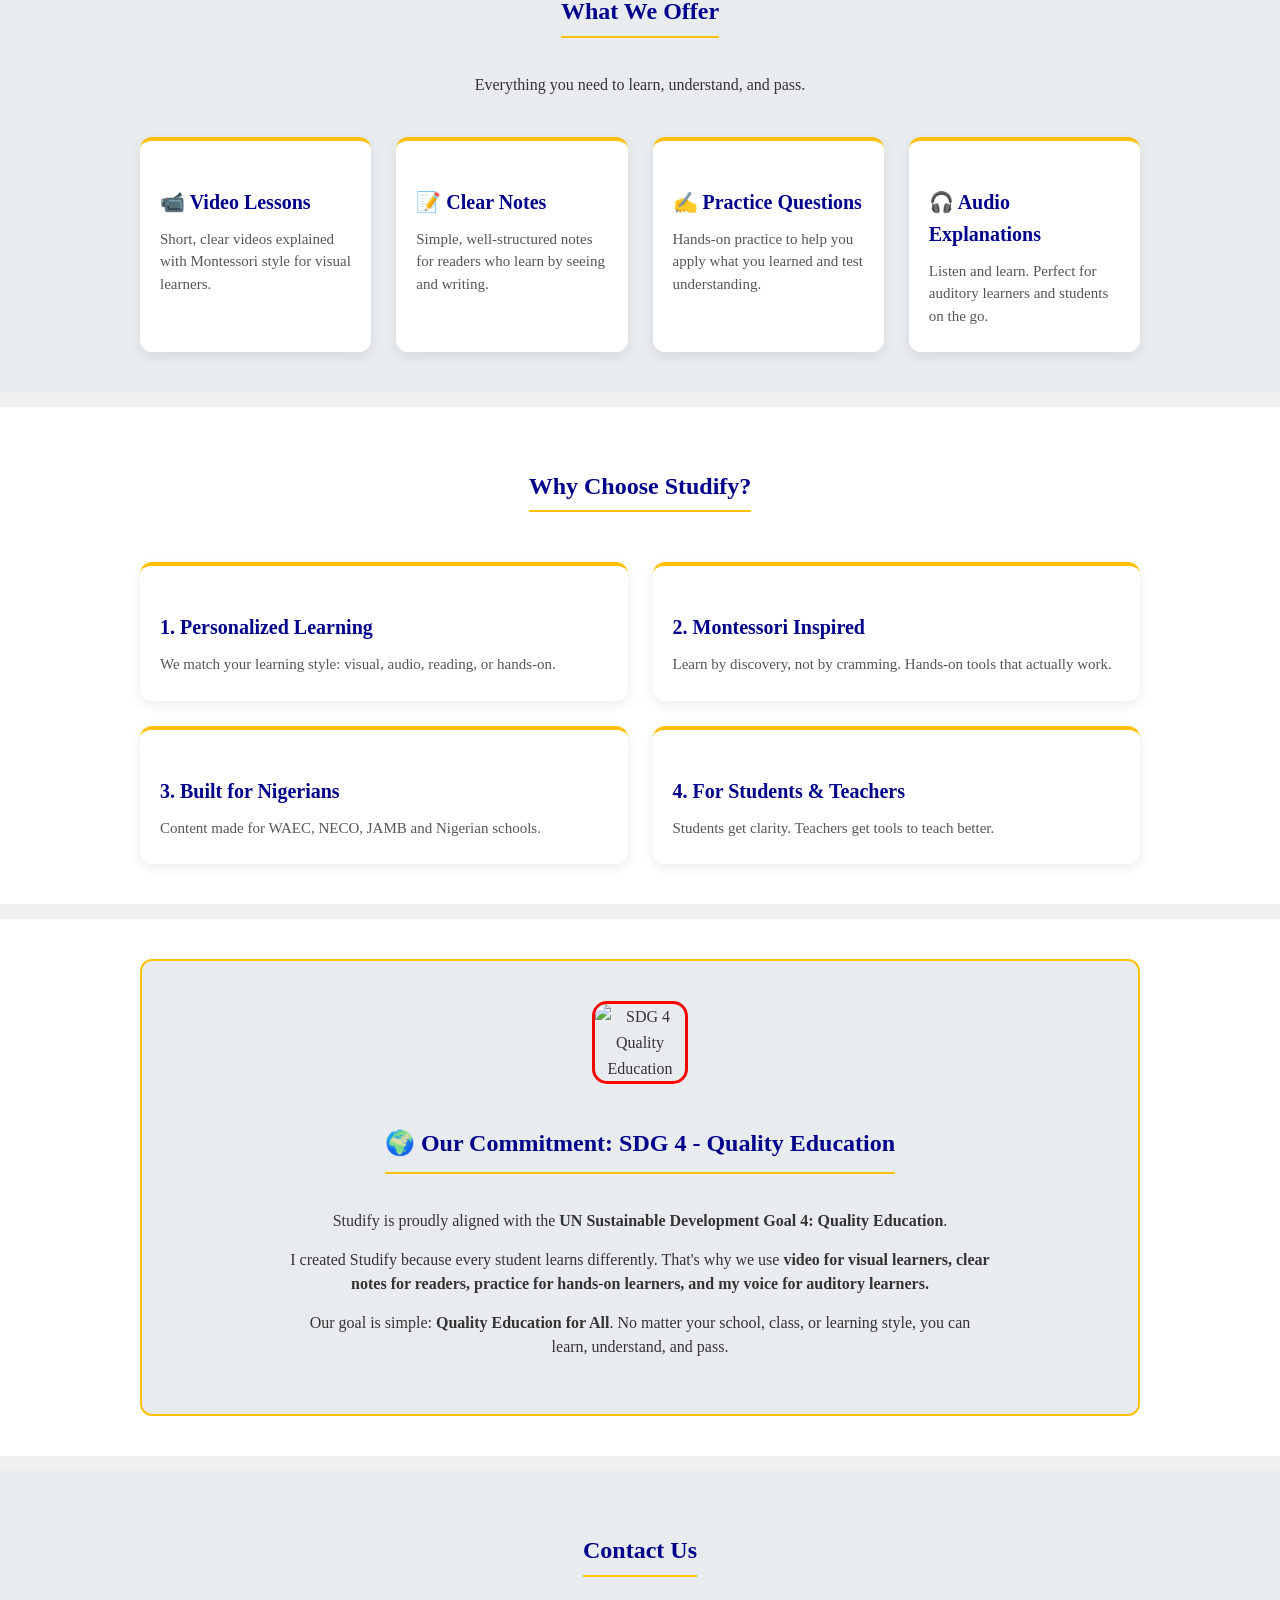
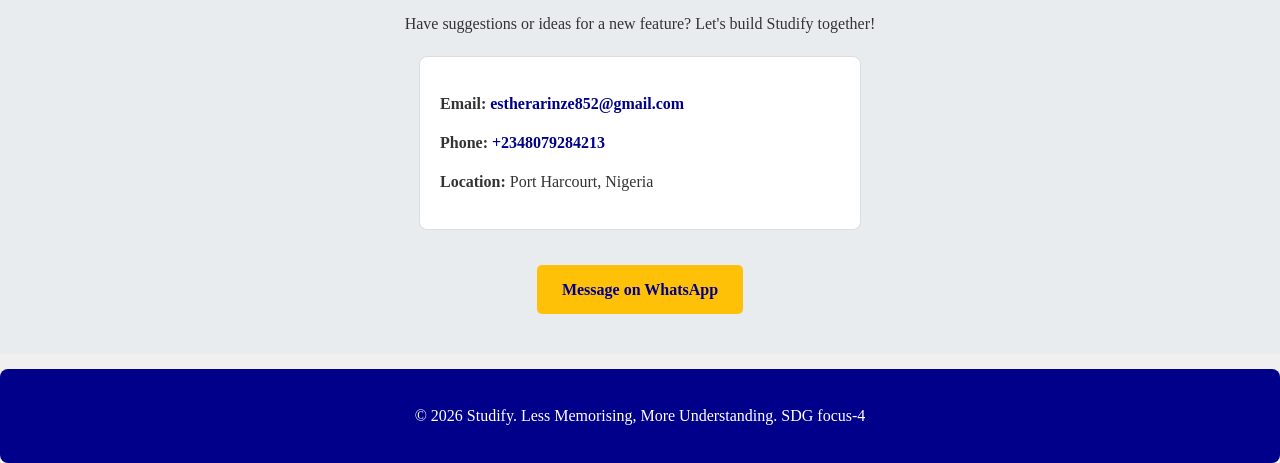
==== commit e2af0c5e: "Add files via upload" ====
--- a/index.html
+++ b/index.html
@@ -33,6 +33,7 @@
       <p>Personalized and impactful learning inspired by Montessori methods. Learn by discovery, not by cramming.</p>
       <a href="#contact" class="btn">Try It Now</a>
     </div>
+    <img src="Pngtreethailand student cartoon natural landscape_15441565.jpg"alt="students"class="header-img">
   </section>
 
   <!-- SECTION 2: ABOUT - has id="about" -->
--- a/style.css
+++ b/style.css
@@ -2,7 +2,7 @@
 
 /* GENERAL */
 body {
-    font-family: 'Segoe UI', 'Times New Roman', Sans-Serif; /* kept Times, added cleaner fallback */
+    font-family: 'Segoe UI', 'Times New Roman', Sans-Serif;
     background-color: #f0f0f0; /* light gray background */
     margin: 0;
     padding: 0;
@@ -209,6 +209,7 @@
   height: auto;
   display: block;
   margin: 0 auto 20px auto; /* centers the logo */
+  border: 3px solid red;
 }
 
 /* WHAT WE OFFER + WHY CHOOSE US CARDS */
@@ -259,4 +260,13 @@
   color: #555;
   font-size: 15px;
   margin: 0;
-}+}
+
+img {
+  width: 100%;
+  max-width: 400px;
+  display: block;
+  margin: 15px auto;
+  border-radius: 15px;
+  border: 3px solid blue;
+}
